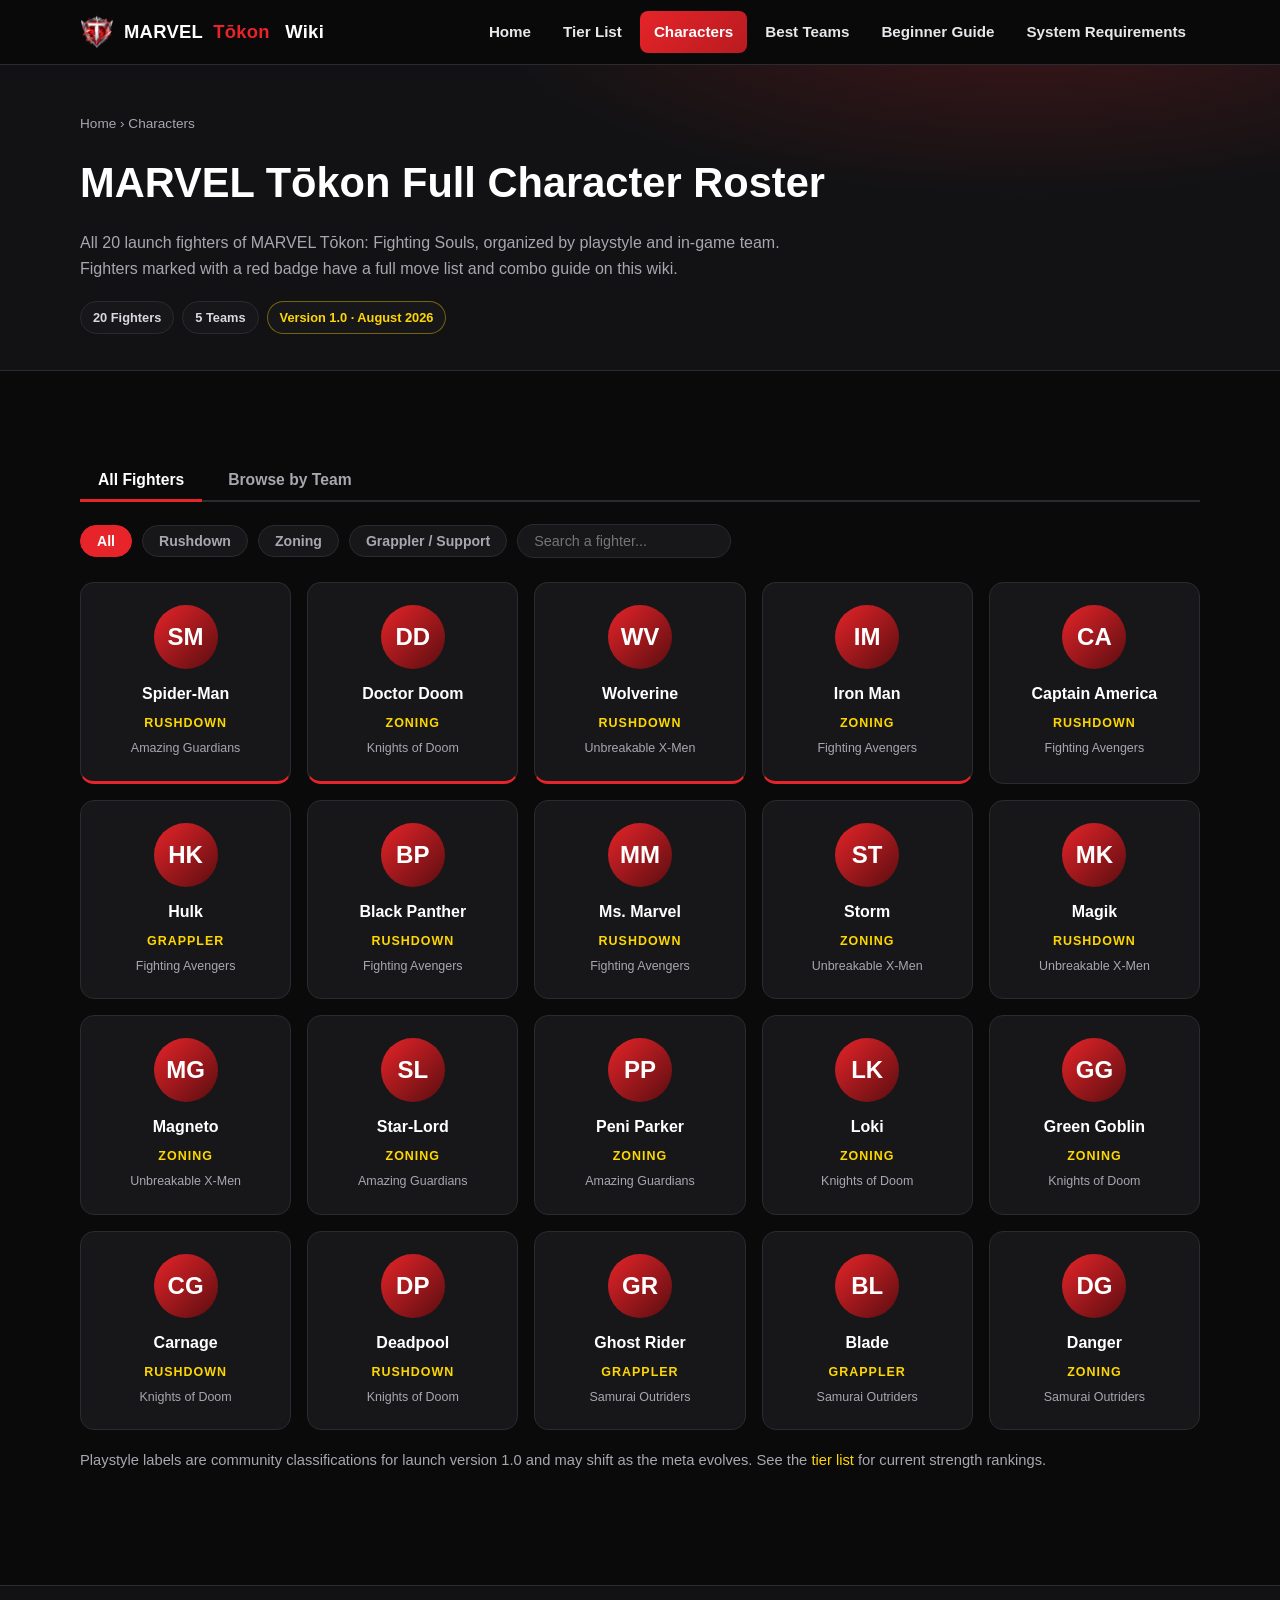
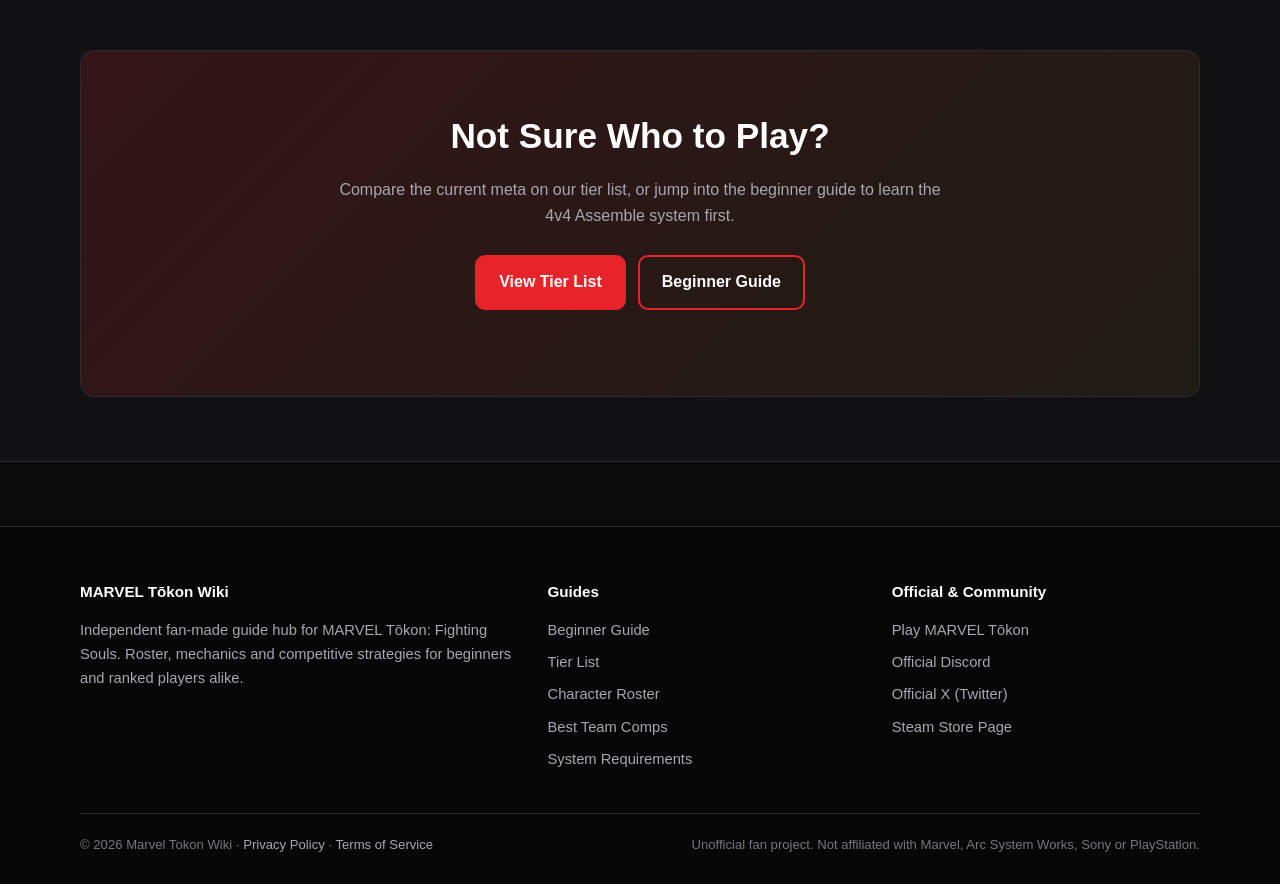
==== characters/index.html @ b665f728 "MARVEL Tokon Wiki v1: 10-page static site (home, roster, 4 character guides, tier list, team comps, " ====
<!doctype html>
<html lang="en">
<head>
<meta charset="UTF-8">
<meta name="viewport" content="width=device-width, initial-scale=1.0">
<title>MARVEL Tōkon Full Character Roster – 20 Fighters &amp; Teams</title>
<meta name="description" content="Complete launch roster of MARVEL Tōkon: Fighting Souls. All 20 characters divided into 5 teams with links to move lists.">
<meta name="keywords" content="MARVEL Tokon roster, character list, full roster">
<link rel="canonical" href="https://marveltokonwiki.wiki/characters/">
<meta property="og:type" content="article">
<meta property="og:site_name" content="Marvel Tokon Wiki">
<meta property="og:title" content="MARVEL Tōkon Full Character Roster – 20 Fighters &amp; Teams">
<meta property="og:description" content="All 20 launch fighters of MARVEL Tōkon: Fighting Souls, grouped by team with move list links.">
<meta property="og:url" content="https://marveltokonwiki.wiki/characters/">
<meta name="twitter:card" content="summary">
<link rel="icon" href="/favicon.ico" sizes="any">
<link rel="icon" href="/favicon-32x32.png" type="image/png" sizes="32x32">
<link rel="apple-touch-icon" href="/apple-touch-icon.png">
<link rel="manifest" href="/site.webmanifest">
<link rel="stylesheet" href="/assets/css/style.css">
</head>
<body>
<header class="site-header">
  <div class="container nav-wrap">
    <a class="brand" href="/"><img src="/favicon-32x32.png" alt="Marvel Tokon Wiki logo">MARVEL <em>Tōkon</em>&nbsp;Wiki</a>
    <button class="nav-toggle" aria-label="Toggle navigation" aria-expanded="false">&#9776;</button>
    <ul class="nav-links">
      <li><a href="/">Home</a></li>
      <li><a href="/tier-list/">Tier List</a></li>
      <li><a href="/characters/" class="active">Characters</a></li>
      <li><a href="/guides/best-teams/">Best Teams</a></li>
      <li><a href="/guides/beginner/">Beginner Guide</a></li>
      <li><a href="/system-requirements/">System Requirements</a></li>
    </ul>
  </div>
</header>

<main>
  <section class="page-head">
    <div class="container">
      <nav class="breadcrumb" aria-label="Breadcrumb"><a href="/">Home</a> &rsaquo; Characters</nav>
      <h1>MARVEL Tōkon Full Character Roster</h1>
      <p class="lead">All 20 launch fighters of MARVEL Tōkon: Fighting Souls, organized by playstyle and in-game team. Fighters marked with a red badge have a full move list and combo guide on this wiki.</p>
      <div class="meta-chips">
        <span class="chip">20 Fighters</span>
        <span class="chip">5 Teams</span>
        <span class="chip gold">Version 1.0 &middot; August 2026</span>
      </div>
    </div>
  </section>

  <section class="section">
    <div class="container">
      <div class="tabs">
        <div class="tab-buttons" role="tablist">
          <button class="active" data-tab="grid" role="tab" aria-selected="true">All Fighters</button>
          <button data-tab="teams" role="tab" aria-selected="false">Browse by Team</button>
        </div>

        <div class="tab-panel active" data-panel="grid" role="tabpanel">
          <div class="filter-bar">
            <button class="active" data-role="all">All</button>
            <button data-role="rushdown">Rushdown</button>
            <button data-role="zoning">Zoning</button>
            <button data-role="grappler">Grappler / Support</button>
            <input type="search" placeholder="Search a fighter..." aria-label="Search fighters">
          </div>
          <div class="roster-grid">
            <div class="char-card has-page" data-role="rushdown" data-name="Spider-Man"><div class="avatar">SM</div><h3><a href="/characters/spider-man/">Spider-Man</a></h3><div class="role">Rushdown</div><div class="team">Amazing Guardians</div></div>
            <div class="char-card has-page" data-role="zoning" data-name="Doctor Doom"><div class="avatar">DD</div><h3><a href="/characters/doctor-doom/">Doctor Doom</a></h3><div class="role">Zoning</div><div class="team">Knights of Doom</div></div>
            <div class="char-card has-page" data-role="rushdown" data-name="Wolverine"><div class="avatar">WV</div><h3><a href="/characters/wolverine/">Wolverine</a></h3><div class="role">Rushdown</div><div class="team">Unbreakable X-Men</div></div>
            <div class="char-card has-page" data-role="zoning" data-name="Iron Man"><div class="avatar">IM</div><h3><a href="/characters/iron-man/">Iron Man</a></h3><div class="role">Zoning</div><div class="team">Fighting Avengers</div></div>
            <div class="char-card" data-role="rushdown" data-name="Captain America"><div class="avatar">CA</div><h3>Captain America</h3><div class="role">Rushdown</div><div class="team">Fighting Avengers</div></div>
            <div class="char-card" data-role="grappler" data-name="Hulk"><div class="avatar">HK</div><h3>Hulk</h3><div class="role">Grappler</div><div class="team">Fighting Avengers</div></div>
            <div class="char-card" data-role="rushdown" data-name="Black Panther"><div class="avatar">BP</div><h3>Black Panther</h3><div class="role">Rushdown</div><div class="team">Fighting Avengers</div></div>
            <div class="char-card" data-role="rushdown" data-name="Ms. Marvel"><div class="avatar">MM</div><h3>Ms. Marvel</h3><div class="role">Rushdown</div><div class="team">Fighting Avengers</div></div>
            <div class="char-card" data-role="zoning" data-name="Storm"><div class="avatar">ST</div><h3>Storm</h3><div class="role">Zoning</div><div class="team">Unbreakable X-Men</div></div>
            <div class="char-card" data-role="rushdown" data-name="Magik"><div class="avatar">MK</div><h3>Magik</h3><div class="role">Rushdown</div><div class="team">Unbreakable X-Men</div></div>
            <div class="char-card" data-role="zoning" data-name="Magneto"><div class="avatar">MG</div><h3>Magneto</h3><div class="role">Zoning</div><div class="team">Unbreakable X-Men</div></div>
            <div class="char-card" data-role="zoning" data-name="Star-Lord"><div class="avatar">SL</div><h3>Star-Lord</h3><div class="role">Zoning</div><div class="team">Amazing Guardians</div></div>
            <div class="char-card" data-role="zoning" data-name="Peni Parker"><div class="avatar">PP</div><h3>Peni Parker</h3><div class="role">Zoning</div><div class="team">Amazing Guardians</div></div>
            <div class="char-card" data-role="zoning" data-name="Loki"><div class="avatar">LK</div><h3>Loki</h3><div class="role">Zoning</div><div class="team">Knights of Doom</div></div>
            <div class="char-card" data-role="zoning" data-name="Green Goblin"><div class="avatar">GG</div><h3>Green Goblin</h3><div class="role">Zoning</div><div class="team">Knights of Doom</div></div>
            <div class="char-card" data-role="rushdown" data-name="Carnage"><div class="avatar">CG</div><h3>Carnage</h3><div class="role">Rushdown</div><div class="team">Knights of Doom</div></div>
            <div class="char-card" data-role="rushdown" data-name="Deadpool"><div class="avatar">DP</div><h3>Deadpool</h3><div class="role">Rushdown</div><div class="team">Knights of Doom</div></div>
            <div class="char-card" data-role="grappler" data-name="Ghost Rider"><div class="avatar">GR</div><h3>Ghost Rider</h3><div class="role">Grappler</div><div class="team">Samurai Outriders</div></div>
            <div class="char-card" data-role="grappler" data-name="Blade"><div class="avatar">BL</div><h3>Blade</h3><div class="role">Grappler</div><div class="team">Samurai Outriders</div></div>
            <div class="char-card" data-role="zoning" data-name="Danger"><div class="avatar">DG</div><h3>Danger</h3><div class="role">Zoning</div><div class="team">Samurai Outriders</div></div>
          </div>
          <p class="tier-note">Playstyle labels are community classifications for launch version 1.0 and may shift as the meta evolves. See the <a href="/tier-list/">tier list</a> for current strength rankings.</p>
        </div>

        <div class="tab-panel" data-panel="teams" role="tabpanel">
          <div class="team-section">
            <h2>Fighting Avengers</h2>
            <p style="color:var(--text-muted)">Marvel's flagship heroes: balanced tools for every matchup.</p>
            <ul class="checklist"><li>Captain America &middot; Iron Man &middot; Hulk &middot; Black Panther &middot; Ms. Marvel</li></ul>
          </div>
          <div class="team-section">
            <h2>Unbreakable X-Men</h2>
            <p style="color:var(--text-muted)">Mutant powerhouses with strong movement and mix-up tools.</p>
            <ul class="checklist"><li>Wolverine &middot; Storm &middot; Magik &middot; Magneto</li></ul>
          </div>
          <div class="team-section">
            <h2>Amazing Guardians</h2>
            <p style="color:var(--text-muted)">Spider-adjacent heroes and cosmic tricksters.</p>
            <ul class="checklist"><li>Spider-Man &middot; Star-Lord &middot; Peni Parker</li></ul>
          </div>
          <div class="team-section">
            <h2>Knights of Doom</h2>
            <p style="color:var(--text-muted)">Villain-heavy squad built around control and chaos.</p>
            <ul class="checklist"><li>Doctor Doom &middot; Loki &middot; Green Goblin &middot; Carnage &middot; Deadpool</li></ul>
          </div>
          <div class="team-section">
            <h2>Samurai Outriders</h2>
            <p style="color:var(--text-muted)">Supernatural hunters with close-range pressure.</p>
            <ul class="checklist"><li>Blade &middot; Ghost Rider &middot; Danger</li></ul>
          </div>
          <p class="tier-note">Team groupings follow the five in-game squads featured in the official character guide.</p>
        </div>
      </div>
    </div>
  </section>

  <section class="section section-alt">
    <div class="container">
      <div class="final-cta">
        <h2>Not Sure Who to Play?</h2>
        <p>Compare the current meta on our tier list, or jump into the beginner guide to learn the 4v4 Assemble system first.</p>
        <div class="cta-row" style="justify-content:center">
          <a class="btn btn-primary" href="/tier-list/">View Tier List</a>
          <a class="btn btn-outline" href="/guides/beginner/">Beginner Guide</a>
        </div>
      </div>
    </div>
  </section>
</main>

<footer class="site-footer">
  <div class="container">
    <div class="footer-grid">
      <div>
        <h4>MARVEL Tōkon Wiki</h4>
        <p>Independent fan-made guide hub for MARVEL Tōkon: Fighting Souls. Roster, mechanics and competitive strategies for beginners and ranked players alike.</p>
      </div>
      <div>
        <h4>Guides</h4>
        <ul>
          <li><a href="/guides/beginner/">Beginner Guide</a></li>
          <li><a href="/tier-list/">Tier List</a></li>
          <li><a href="/characters/">Character Roster</a></li>
          <li><a href="/guides/best-teams/">Best Team Comps</a></li>
          <li><a href="/system-requirements/">System Requirements</a></li>
        </ul>
      </div>
      <div>
        <h4>Official &amp; Community</h4>
        <ul>
          <li><a href="https://www.playstation.com/games/marvel-tokon-fighting-souls/" target="_blank" rel="noopener">Play MARVEL Tōkon</a></li>
          <li><a href="https://discord.gg/marveltokonofficial" target="_blank" rel="noopener">Official Discord</a></li>
          <li><a href="https://x.com/MARVELTokon" target="_blank" rel="noopener">Official X (Twitter)</a></li>
          <li><a href="https://store.steampowered.com/app/3787240/MARVEL_Tkon_Fighting_Souls/" target="_blank" rel="noopener">Steam Store Page</a></li>
        </ul>
      </div>
    </div>
    <div class="footer-bottom">
      <span>&copy; <span data-year>2026</span> Marvel Tokon Wiki &middot; <a href="/privacy/">Privacy Policy</a> &middot; <a href="/terms/">Terms of Service</a></span>
      <span>Unofficial fan project. Not affiliated with Marvel, Arc System Works, Sony or PlayStation.</span>
    </div>
  </div>
</footer>
<script src="/assets/js/main.js"></script>
</body>
</html>
---- assets/css/style.css ----
/* MARVEL Tokon Wiki - global styles (dark theme) */
:root{
  --primary:#E62429;
  --primary-dark:#b81b20;
  --accent:#FFD700;
  --bg:#0A0A0A;
  --bg-soft:#121214;
  --bg-card:#17171a;
  --bg-elevated:#1e1e22;
  --border:#2a2a30;
  --text:#FFFFFF;
  --text-muted:#a7a7b0;
  --radius:14px;
  --maxw:1160px;
}
*{margin:0;padding:0;box-sizing:border-box}
html{scroll-behavior:smooth}
body{background:var(--bg);color:var(--text);font-family:"Segoe UI",Roboto,"Helvetica Neue",Arial,"Noto Sans",sans-serif;line-height:1.65;-webkit-font-smoothing:antialiased}
img{max-width:100%;display:block}
a{color:var(--accent);text-decoration:none}
a:hover{text-decoration:underline}
.container{max-width:var(--maxw);margin:0 auto;padding:0 20px}
main{min-height:70vh}

/* ===== Header / Nav ===== */
.site-header{position:sticky;top:0;z-index:50;background:rgba(10,10,10,.92);backdrop-filter:blur(8px);border-bottom:1px solid var(--border)}
.nav-wrap{display:flex;align-items:center;justify-content:space-between;height:64px}
.brand{display:flex;align-items:center;gap:10px;font-weight:800;font-size:1.15rem;color:#fff;letter-spacing:.3px}
.brand:hover{text-decoration:none}
.brand img{width:34px;height:34px;border-radius:8px}
.brand em{color:var(--primary);font-style:normal}
.nav-links{display:flex;align-items:center;gap:4px;list-style:none}
.nav-links a{display:block;padding:8px 14px;border-radius:8px;color:#e8e8ec;font-weight:600;font-size:.95rem}
.nav-links a:hover{background:var(--bg-elevated);text-decoration:none}
.nav-links a.active{color:#fff;background:linear-gradient(135deg,var(--primary),var(--primary-dark))}
.nav-toggle{display:none;background:none;border:1px solid var(--border);border-radius:8px;color:#fff;font-size:1.4rem;padding:4px 12px;cursor:pointer}

/* ===== Buttons ===== */
.btn{display:inline-block;padding:12px 22px;border-radius:10px;font-weight:700;border:2px solid transparent;transition:transform .15s ease,background .15s ease}
.btn:hover{text-decoration:none;transform:translateY(-2px)}
.btn-primary{background:var(--primary);color:#fff}
.btn-primary:hover{background:var(--primary-dark)}
.btn-outline{border-color:var(--primary);color:#fff;background:transparent}
.btn-outline:hover{background:rgba(230,36,41,.15)}
.btn-ghost{border-color:var(--border);color:var(--text-muted)}
.btn-ghost:hover{color:#fff;border-color:var(--accent)}

/* ===== Hero ===== */
.hero{position:relative;overflow:hidden;background:radial-gradient(1200px 500px at 70% -10%,rgba(230,36,41,.28),transparent 60%),radial-gradient(800px 400px at 10% 110%,rgba(255,215,0,.08),transparent 55%),var(--bg-soft);border-bottom:1px solid var(--border)}
.hero-inner{padding:72px 0 60px;max-width:820px}
.eyebrow{display:inline-block;font-size:.8rem;font-weight:800;letter-spacing:2px;text-transform:uppercase;color:var(--accent);border:1px solid rgba(255,215,0,.35);padding:5px 12px;border-radius:999px;margin-bottom:18px}
.hero h1{font-size:clamp(2rem,5vw,3.3rem);line-height:1.15;letter-spacing:.5px;margin-bottom:16px}
.hero h1 span{color:var(--primary)}
.hero .lead{color:var(--text-muted);font-size:1.12rem;max-width:640px;margin-bottom:26px}
.cta-row{display:flex;flex-wrap:wrap;gap:12px;margin-bottom:30px}
.hero-stats{display:flex;flex-wrap:wrap;gap:10px;list-style:none}
.hero-stats li{background:var(--bg-card);border:1px solid var(--border);padding:7px 14px;border-radius:999px;font-size:.85rem;font-weight:600;color:#d8d8de}
.hero-stats li::before{content:"\26A1";margin-right:6px}
.video-note{margin-top:22px;font-size:.85rem;color:var(--text-muted)}

/* ===== Sections ===== */
.section{padding:64px 0}
.section-alt{background:var(--bg-soft);border-top:1px solid var(--border);border-bottom:1px solid var(--border)}
.section-head{max-width:720px;margin-bottom:36px}
.section-head h2{font-size:clamp(1.5rem,3vw,2.1rem);margin-bottom:10px}
.section-head p{color:var(--text-muted)}

/* ===== Cards grid ===== */
.grid{display:grid;gap:20px}
.grid-3{grid-template-columns:repeat(3,1fr)}
.grid-4{grid-template-columns:repeat(4,1fr)}
.grid-2{grid-template-columns:repeat(2,1fr)}
.card{background:var(--bg-card);border:1px solid var(--border);border-radius:var(--radius);padding:26px;transition:transform .18s ease,border-color .18s ease,box-shadow .18s ease}
.card:hover{transform:translateY(-4px);border-color:var(--primary);box-shadow:0 10px 30px rgba(230,36,41,.12)}
.card .num{display:inline-flex;align-items:center;justify-content:center;width:38px;height:38px;border-radius:10px;background:var(--primary);color:#fff;font-weight:800;margin-bottom:14px}
.card h3{font-size:1.12rem;margin-bottom:8px}
.card h3 a{color:#fff}
.card p{color:var(--text-muted);font-size:.95rem}
.card .card-link{display:inline-block;margin-top:14px;font-weight:700;font-size:.9rem;color:var(--primary)}

/* ===== About game / stats ===== */
.about-grid{display:grid;grid-template-columns:1.15fr .85fr;gap:40px;align-items:start}
.about-copy p{color:#d8d8de;margin-bottom:14px}
.stat-grid{display:grid;grid-template-columns:repeat(2,1fr);gap:12px}
.stat-item{background:var(--bg-card);border:1px solid var(--border);border-radius:12px;padding:16px}
.stat-item .label{font-size:.75rem;text-transform:uppercase;letter-spacing:1.2px;color:var(--text-muted);margin-bottom:4px}
.stat-item .value{font-weight:800;font-size:1.05rem}

/* ===== Final CTA ===== */
.final-cta{text-align:center;background:linear-gradient(135deg,rgba(230,36,41,.16),rgba(255,215,0,.05)),var(--bg-soft);border:1px solid var(--border);border-radius:var(--radius);padding:56px 24px}
.final-cta h2{font-size:clamp(1.6rem,3vw,2.2rem);margin-bottom:12px}
.final-cta p{color:var(--text-muted);max-width:620px;margin:0 auto 26px}

/* ===== Footer ===== */
.site-footer{border-top:1px solid var(--border);background:#070708;padding:52px 0 28px;margin-top:64px}
.footer-grid{display:grid;grid-template-columns:1.4fr 1fr 1fr;gap:36px;margin-bottom:34px}
.site-footer h4{font-size:.95rem;margin-bottom:14px;color:#fff}
.site-footer p,.site-footer li{color:var(--text-muted);font-size:.92rem}
.site-footer ul{list-style:none}
.site-footer li{margin-bottom:8px}
.site-footer a{color:var(--text-muted)}
.site-footer a:hover{color:var(--accent)}
.footer-bottom{border-top:1px solid var(--border);padding-top:20px;display:flex;flex-wrap:wrap;justify-content:space-between;gap:10px;color:#77777f;font-size:.82rem}

/* ===== Page head (inner pages) ===== */
.page-head{padding:48px 0 36px;background:radial-gradient(900px 320px at 80% -20%,rgba(230,36,41,.22),transparent 60%),var(--bg-soft);border-bottom:1px solid var(--border)}
.breadcrumb{font-size:.85rem;color:var(--text-muted);margin-bottom:14px}
.breadcrumb a{color:var(--text-muted)}
.page-head h1{font-size:clamp(1.7rem,4vw,2.6rem);margin-bottom:12px}
.page-head .lead{color:var(--text-muted);max-width:760px}
.meta-chips{display:flex;flex-wrap:wrap;gap:8px;margin-top:18px}
.chip{background:var(--bg-card);border:1px solid var(--border);border-radius:999px;padding:5px 12px;font-size:.8rem;font-weight:600;color:#d8d8de}
.chip.gold{color:var(--accent);border-color:rgba(255,215,0,.4)}

/* ===== Tables (move lists) ===== */
.table-wrap{overflow-x:auto;border:1px solid var(--border);border-radius:var(--radius);background:var(--bg-card)}
table{width:100%;border-collapse:collapse;font-size:.95rem;min-width:560px}
th,td{text-align:left;padding:12px 16px;border-bottom:1px solid var(--border);vertical-align:top}
th{background:var(--bg-elevated);font-size:.78rem;text-transform:uppercase;letter-spacing:1px;color:var(--text-muted)}
tr:last-child td{border-bottom:none}
td .input{font-family:Consolas,Menlo,monospace;background:#0d0d10;border:1px solid var(--border);border-radius:6px;padding:2px 8px;font-size:.85rem;color:var(--accent);white-space:nowrap}
.move-name{font-weight:700;color:#fff}

/* ===== Tabs ===== */
.tabs{margin:26px 0}
.tab-buttons{display:flex;flex-wrap:wrap;gap:8px;border-bottom:2px solid var(--border);padding-bottom:0}
.tab-buttons button{background:none;border:none;border-bottom:3px solid transparent;color:var(--text-muted);font-weight:700;font-size:.98rem;padding:10px 18px;cursor:pointer;margin-bottom:-2px}
.tab-buttons button:hover{color:#fff}
.tab-buttons button.active{color:#fff;border-bottom-color:var(--primary)}
.tab-panel{display:none;padding:22px 0}
.tab-panel.active{display:block}

/* ===== Accordion ===== */
.accordion{border:1px solid var(--border);border-radius:var(--radius);overflow:hidden;background:var(--bg-card)}
.accordion-item + .accordion-item{border-top:1px solid var(--border)}
.accordion-item button{width:100%;display:flex;justify-content:space-between;align-items:center;background:none;border:none;color:#fff;font-weight:700;font-size:1rem;padding:16px 20px;cursor:pointer;text-align:left}
.accordion-item button::after{content:"+";font-size:1.3rem;color:var(--primary);transition:transform .2s}
.accordion-item.open button::after{transform:rotate(45deg)}
.accordion-body{display:none;padding:0 20px 16px;color:var(--text-muted);font-size:.95rem}
.accordion-item.open .accordion-body{display:block}

/* ===== Tier list ===== */
.tier-row{display:flex;gap:16px;margin-bottom:14px;align-items:stretch}
.tier-label{flex:0 0 84px;display:flex;align-items:center;justify-content:center;font-size:1.9rem;font-weight:900;border-radius:12px;color:#0a0a0a}
.tier-label.s{background:linear-gradient(135deg,#FFD700,#ffb300)}
.tier-label.a{background:linear-gradient(135deg,#E62429,#a3171c);color:#fff}
.tier-label.b{background:linear-gradient(135deg,#3b82f6,#1d4ed8);color:#fff}
.tier-label.c{background:linear-gradient(135deg,#6b7280,#374151);color:#fff}
.tier-cells{display:flex;flex-wrap:wrap;gap:8px;background:var(--bg-card);border:1px solid var(--border);border-radius:12px;padding:12px;flex:1}
.tier-cells span{background:var(--bg-elevated);border:1px solid var(--border);padding:6px 12px;border-radius:8px;font-size:.88rem;font-weight:600}
.tier-note{color:var(--text-muted);font-size:.92rem;margin-top:18px}

/* ===== Character roster grid ===== */
.filter-bar{display:flex;flex-wrap:wrap;gap:10px;margin-bottom:24px;align-items:center}
.filter-bar button{background:var(--bg-card);border:1px solid var(--border);color:var(--text-muted);border-radius:999px;padding:7px 16px;font-weight:600;font-size:.88rem;cursor:pointer}
.filter-bar button.active{background:var(--primary);border-color:var(--primary);color:#fff}
.filter-bar input{background:var(--bg-card);border:1px solid var(--border);border-radius:999px;color:#fff;padding:8px 16px;font-size:.9rem;min-width:200px}
.roster-grid{display:grid;grid-template-columns:repeat(auto-fill,minmax(200px,1fr));gap:16px}
.char-card{position:relative;background:var(--bg-card);border:1px solid var(--border);border-radius:var(--radius);padding:22px 18px;text-align:center;transition:transform .18s ease,border-color .18s ease,box-shadow .18s ease}
.char-card:hover{transform:scale(1.04);border-color:var(--accent);box-shadow:0 12px 30px rgba(0,0,0,.5);z-index:2}
.char-card .avatar{width:64px;height:64px;margin:0 auto 12px;border-radius:50%;display:flex;align-items:center;justify-content:center;font-size:1.5rem;font-weight:900;color:#fff;background:linear-gradient(135deg,var(--primary),#5a0d10)}
.char-card h3{font-size:1rem;margin-bottom:6px}
.char-card h3 a{color:#fff}
.char-card .role{font-size:.78rem;color:var(--accent);font-weight:700;text-transform:uppercase;letter-spacing:1px}
.char-card .team{font-size:.78rem;color:var(--text-muted);margin-top:4px}
.char-card.has-page{border-bottom:3px solid var(--primary)}
.team-section h2{font-size:1.15rem;color:var(--accent);margin:28px 0 12px;border-left:4px solid var(--primary);padding-left:10px}

/* ===== Specs / key-value ===== */
.kv{display:grid;grid-template-columns:repeat(2,1fr);gap:12px}
.kv .cell{background:var(--bg-card);border:1px solid var(--border);border-radius:12px;padding:14px 16px}
.kv .cell .k{font-size:.78rem;text-transform:uppercase;letter-spacing:1px;color:var(--text-muted)}
.kv .cell .v{font-weight:700;margin-top:2px}
.callout{border-left:4px solid var(--primary);background:var(--bg-card);border-radius:0 12px 12px 0;padding:16px 20px;color:#d8d8de;margin:20px 0;font-size:.95rem}
.callout.gold{border-left-color:var(--accent)}
ul.checklist{list-style:none;margin:12px 0}
ul.checklist li{padding-left:26px;position:relative;margin-bottom:8px;color:#d8d8de}
ul.checklist li::before{content:"\2713";position:absolute;left:0;color:var(--primary);font-weight:900}
ol.steps{margin:12px 0 12px 22px;color:#d8d8de}
ol.steps li{margin-bottom:8px}

/* ===== Team builder visual ===== */
.team-box{background:var(--bg-card);border:1px solid var(--border);border-radius:var(--radius);padding:24px;margin-bottom:18px}
.team-box h3{margin-bottom:6px}
.team-box .team-tag{font-size:.8rem;font-weight:800;color:var(--accent);text-transform:uppercase;letter-spacing:1.5px}
.team-slots{display:flex;flex-wrap:wrap;gap:10px;margin:14px 0}
.team-slots .slot{display:flex;align-items:center;gap:8px;background:var(--bg-elevated);border:1px solid var(--border);border-radius:10px;padding:8px 14px;font-weight:700;font-size:.9rem}
.team-slots .slot i{width:10px;height:10px;border-radius:50%;background:var(--primary);font-style:normal}
.team-slots .slot.assist i{background:var(--accent)}
.team-box p{color:var(--text-muted);font-size:.94rem}

/* ===== Responsive ===== */
@media (max-width:960px){
  .grid-4{grid-template-columns:repeat(2,1fr)}
  .grid-3{grid-template-columns:repeat(2,1fr)}
  .about-grid{grid-template-columns:1fr}
  .footer-grid{grid-template-columns:1fr 1fr}
}
@media (max-width:720px){
  .nav-toggle{display:block}
  .nav-links{position:absolute;top:64px;left:0;right:0;flex-direction:column;align-items:stretch;background:#0c0c0e;border-bottom:1px solid var(--border);padding:10px 16px;display:none}
  .nav-links.open{display:flex}
  .nav-links a{padding:12px 14px}
  .grid-2,.grid-3,.grid-4{grid-template-columns:1fr}
  .hero-inner{padding:52px 0 44px}
  .kv,.stat-grid{grid-template-columns:1fr}
  .tier-row{flex-direction:column}
  .tier-label{flex:0 0 48px}
  .footer-grid{grid-template-columns:1fr}
}
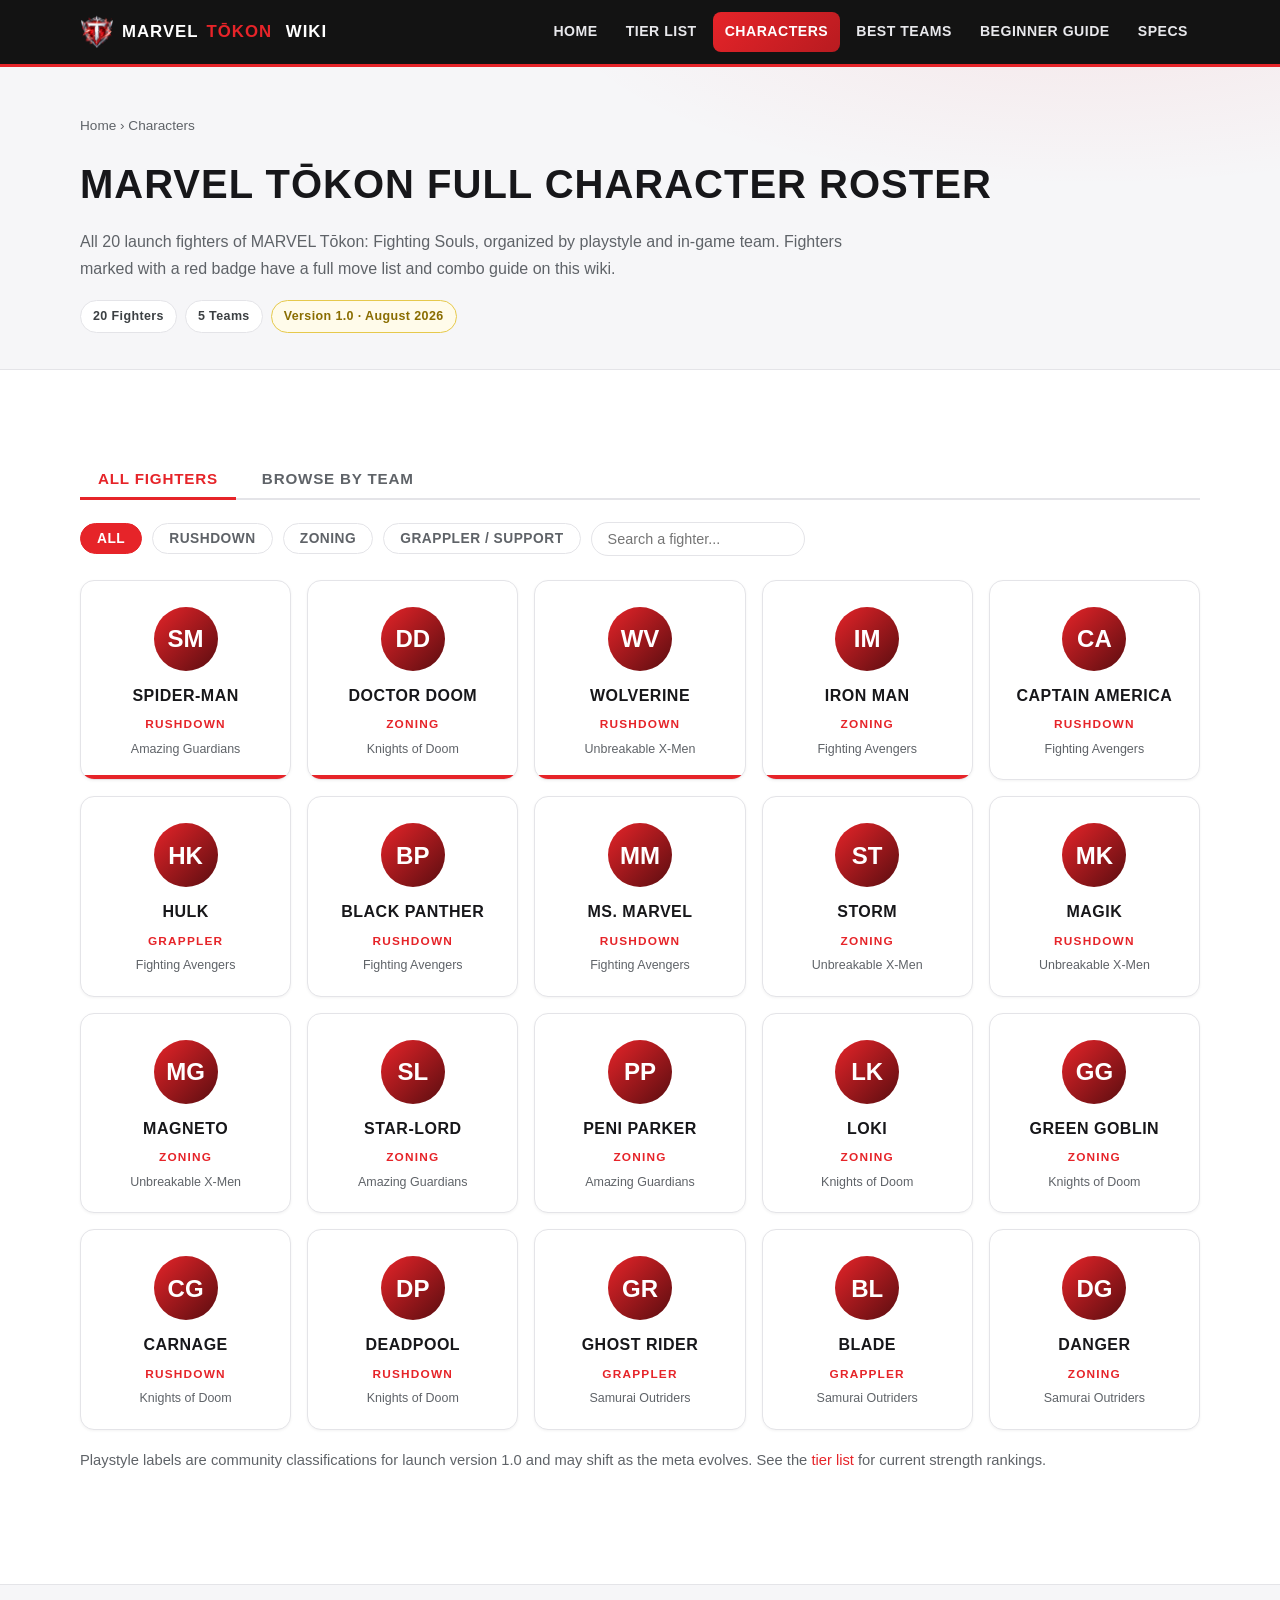
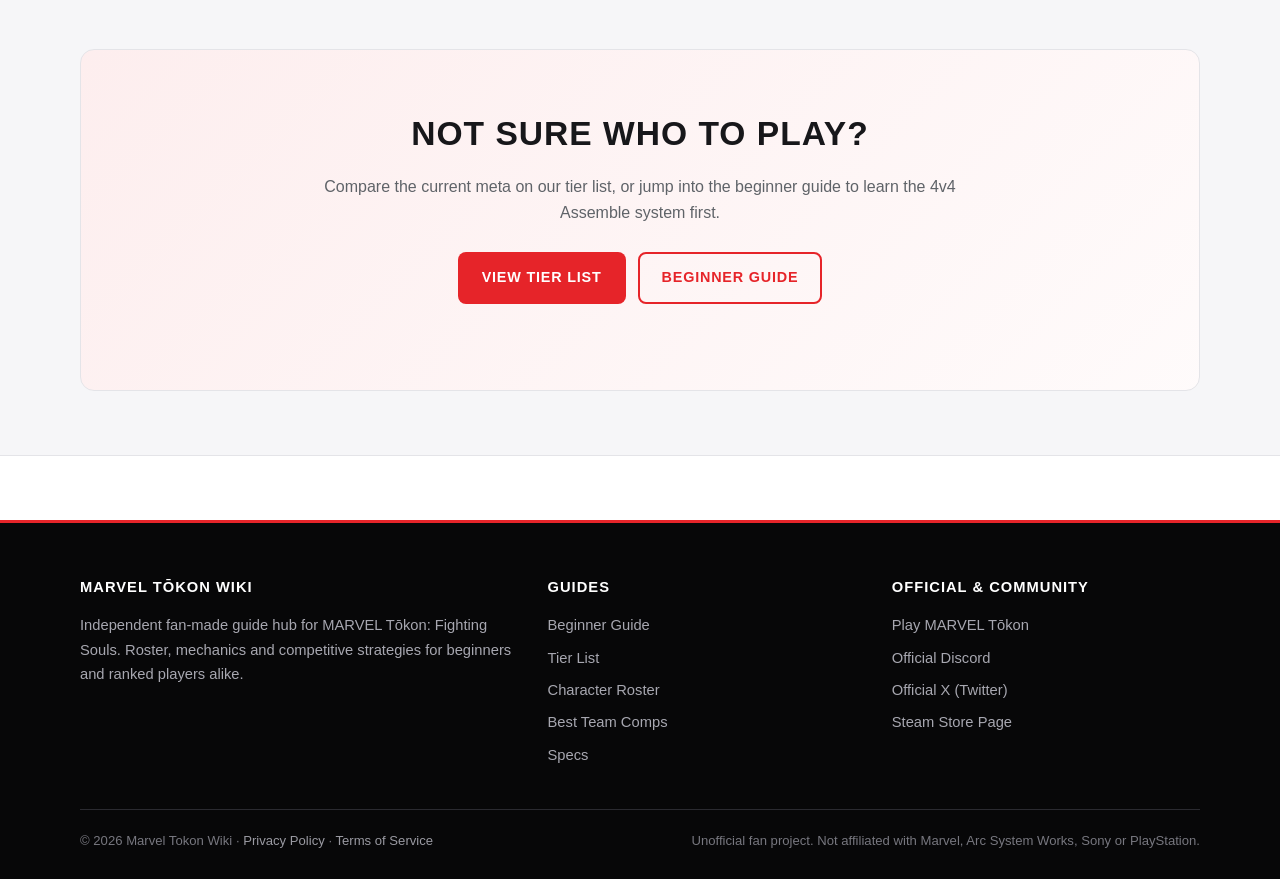
==== commit 3b89da51: "Nav: shorten to SPECS + nowrap + tighter spacing; mobile: full-width stacked CTAs; verified via head" ====
--- a/characters/index.html
+++ b/characters/index.html
@@ -30,7 +30,7 @@
       <li><a href="/characters/" class="active">Characters</a></li>
       <li><a href="/guides/best-teams/">Best Teams</a></li>
       <li><a href="/guides/beginner/">Beginner Guide</a></li>
-      <li><a href="/system-requirements/">System Requirements</a></li>
+      <li><a href="/system-requirements/">Specs</a></li>
     </ul>
   </div>
 </header>
@@ -150,7 +150,7 @@
           <li><a href="/tier-list/">Tier List</a></li>
           <li><a href="/characters/">Character Roster</a></li>
           <li><a href="/guides/best-teams/">Best Team Comps</a></li>
-          <li><a href="/system-requirements/">System Requirements</a></li>
+          <li><a href="/system-requirements/">Specs</a></li>
         </ul>
       </div>
       <div>
@@ -172,3 +172,4 @@
 <script src="/assets/js/main.js"></script>
 </body>
 </html>
+
--- a/assets/css/style.css
+++ b/assets/css/style.css
@@ -1,15 +1,21 @@
-/* MARVEL Tokon Wiki - global styles (dark theme) */
+/* MARVEL Tokon Wiki - hybrid theme (official-style: dark masthead + light content) */
 :root{
   --primary:#E62429;
   --primary-dark:#b81b20;
-  --accent:#FFD700;
-  --bg:#0A0A0A;
-  --bg-soft:#121214;
-  --bg-card:#17171a;
-  --bg-elevated:#1e1e22;
-  --border:#2a2a30;
-  --text:#FFFFFF;
-  --text-muted:#a7a7b0;
+  --accent:#FFD700;               /* reserved for S-tier / gold chips */
+  /* dark surfaces (nav / hero / footer) */
+  --dark-bg:#0A0A0A;
+  --dark-card:#161618;
+  --dark-border:#2a2a30;
+  --dark-text:#FFFFFF;
+  --dark-muted:#a7a7b0;
+  /* light surfaces (content) */
+  --bg:#FFFFFF;
+  --bg-soft:#f6f6f8;
+  --card:#FFFFFF;
+  --border:#e4e4e8;
+  --text:#17171a;
+  --muted:#5f6368;
   --radius:14px;
   --maxw:1160px;
 }
@@ -17,177 +23,184 @@
 html{scroll-behavior:smooth}
 body{background:var(--bg);color:var(--text);font-family:"Segoe UI",Roboto,"Helvetica Neue",Arial,"Noto Sans",sans-serif;line-height:1.65;-webkit-font-smoothing:antialiased}
 img{max-width:100%;display:block}
-a{color:var(--accent);text-decoration:none}
+a{color:var(--primary);text-decoration:none}
 a:hover{text-decoration:underline}
 .container{max-width:var(--maxw);margin:0 auto;padding:0 20px}
 main{min-height:70vh}
-
-/* ===== Header / Nav ===== */
-.site-header{position:sticky;top:0;z-index:50;background:rgba(10,10,10,.92);backdrop-filter:blur(8px);border-bottom:1px solid var(--border)}
+h1,h2{letter-spacing:.5px}
+
+/* ===== Header / Nav (dark) ===== */
+.site-header{position:sticky;top:0;z-index:50;background:rgba(10,10,10,.96);backdrop-filter:blur(8px);border-bottom:3px solid var(--primary)}
 .nav-wrap{display:flex;align-items:center;justify-content:space-between;height:64px}
-.brand{display:flex;align-items:center;gap:10px;font-weight:800;font-size:1.15rem;color:#fff;letter-spacing:.3px}
+.brand{display:flex;align-items:center;gap:8px;font-weight:800;font-size:1.05rem;color:#fff;letter-spacing:1px;text-transform:uppercase;white-space:nowrap}
 .brand:hover{text-decoration:none}
 .brand img{width:34px;height:34px;border-radius:8px}
 .brand em{color:var(--primary);font-style:normal}
 .nav-links{display:flex;align-items:center;gap:4px;list-style:none}
-.nav-links a{display:block;padding:8px 14px;border-radius:8px;color:#e8e8ec;font-weight:600;font-size:.95rem}
-.nav-links a:hover{background:var(--bg-elevated);text-decoration:none}
+.nav-links a{display:block;padding:8px 12px;border-radius:8px;color:#e8e8ec;font-weight:600;font-size:.88rem;text-transform:uppercase;letter-spacing:.5px;white-space:nowrap}
+.nav-links a:hover{background:var(--dark-card);text-decoration:none}
 .nav-links a.active{color:#fff;background:linear-gradient(135deg,var(--primary),var(--primary-dark))}
-.nav-toggle{display:none;background:none;border:1px solid var(--border);border-radius:8px;color:#fff;font-size:1.4rem;padding:4px 12px;cursor:pointer}
+.nav-toggle{display:none;background:none;border:1px solid var(--dark-border);border-radius:8px;color:#fff;font-size:1.4rem;padding:4px 12px;cursor:pointer}
 
 /* ===== Buttons ===== */
-.btn{display:inline-block;padding:12px 22px;border-radius:10px;font-weight:700;border:2px solid transparent;transition:transform .15s ease,background .15s ease}
+.btn{display:inline-block;padding:12px 22px;border-radius:8px;font-weight:800;border:2px solid transparent;transition:transform .15s ease,background .15s ease;text-transform:uppercase;letter-spacing:.8px;font-size:.9rem}
 .btn:hover{text-decoration:none;transform:translateY(-2px)}
 .btn-primary{background:var(--primary);color:#fff}
 .btn-primary:hover{background:var(--primary-dark)}
-.btn-outline{border-color:var(--primary);color:#fff;background:transparent}
-.btn-outline:hover{background:rgba(230,36,41,.15)}
-.btn-ghost{border-color:var(--border);color:var(--text-muted)}
-.btn-ghost:hover{color:#fff;border-color:var(--accent)}
-
-/* ===== Hero ===== */
-.hero{position:relative;overflow:hidden;background:radial-gradient(1200px 500px at 70% -10%,rgba(230,36,41,.28),transparent 60%),radial-gradient(800px 400px at 10% 110%,rgba(255,215,0,.08),transparent 55%),var(--bg-soft);border-bottom:1px solid var(--border)}
-.hero-inner{padding:72px 0 60px;max-width:820px}
-.eyebrow{display:inline-block;font-size:.8rem;font-weight:800;letter-spacing:2px;text-transform:uppercase;color:var(--accent);border:1px solid rgba(255,215,0,.35);padding:5px 12px;border-radius:999px;margin-bottom:18px}
-.hero h1{font-size:clamp(2rem,5vw,3.3rem);line-height:1.15;letter-spacing:.5px;margin-bottom:16px}
+.btn-light{background:#fff;color:#0a0a0a}
+.btn-light:hover{background:#e8e8ec}
+.btn-outline{border-color:var(--primary);color:var(--primary);background:transparent}
+.btn-outline:hover{background:rgba(230,36,41,.08)}
+.btn-ghost{border-color:#3a3a40;color:#c9c9cf}
+.btn-ghost:hover{color:#fff;border-color:var(--primary)}
+
+/* ===== Hero (dark masthead) ===== */
+.hero{position:relative;overflow:hidden;background:radial-gradient(1200px 500px at 70% -10%,rgba(230,36,41,.30),transparent 60%),radial-gradient(900px 420px at 15% 115%,rgba(230,36,41,.14),transparent 55%),var(--dark-bg);border-bottom:1px solid var(--dark-border)}
+.hero-inner{padding:64px 0 58px;max-width:860px}
+.hero-logo{width:150px;height:150px;border-radius:22px;box-shadow:0 0 0 1px rgba(255,255,255,.12),0 12px 40px rgba(230,36,41,.35);margin-bottom:22px}
+.eyebrow{display:inline-block;font-size:.78rem;font-weight:800;letter-spacing:2.5px;text-transform:uppercase;color:#fff;border:1px solid rgba(230,36,41,.65);background:rgba(230,36,41,.18);padding:5px 14px;border-radius:999px;margin-bottom:18px}
+.hero h1{font-size:clamp(2rem,5vw,3.2rem);line-height:1.12;text-transform:uppercase;letter-spacing:1px;margin-bottom:16px;color:#fff}
 .hero h1 span{color:var(--primary)}
-.hero .lead{color:var(--text-muted);font-size:1.12rem;max-width:640px;margin-bottom:26px}
+.hero .lead{color:var(--dark-muted);font-size:1.1rem;max-width:660px;margin-bottom:26px}
 .cta-row{display:flex;flex-wrap:wrap;gap:12px;margin-bottom:30px}
 .hero-stats{display:flex;flex-wrap:wrap;gap:10px;list-style:none}
-.hero-stats li{background:var(--bg-card);border:1px solid var(--border);padding:7px 14px;border-radius:999px;font-size:.85rem;font-weight:600;color:#d8d8de}
+.hero-stats li{background:var(--dark-card);border:1px solid var(--dark-border);padding:7px 14px;border-radius:999px;font-size:.84rem;font-weight:700;color:#d8d8de;letter-spacing:.4px}
 .hero-stats li::before{content:"\26A1";margin-right:6px}
-.video-note{margin-top:22px;font-size:.85rem;color:var(--text-muted)}
-
-/* ===== Sections ===== */
+.video-note{margin-top:22px;font-size:.85rem;color:var(--dark-muted)}
+.video-note a{color:var(--accent)}
+
+/* ===== Sections (light) ===== */
 .section{padding:64px 0}
 .section-alt{background:var(--bg-soft);border-top:1px solid var(--border);border-bottom:1px solid var(--border)}
-.section-head{max-width:720px;margin-bottom:36px}
-.section-head h2{font-size:clamp(1.5rem,3vw,2.1rem);margin-bottom:10px}
-.section-head p{color:var(--text-muted)}
-
-/* ===== Cards grid ===== */
+.section-head{max-width:760px;margin-bottom:36px}
+.section-head h2{font-size:clamp(1.4rem,3vw,2rem);text-transform:uppercase;letter-spacing:1px;margin-bottom:10px}
+.section-head p{color:var(--muted)}
+
+/* ===== Cards grid (light) ===== */
 .grid{display:grid;gap:20px}
 .grid-3{grid-template-columns:repeat(3,1fr)}
 .grid-4{grid-template-columns:repeat(4,1fr)}
 .grid-2{grid-template-columns:repeat(2,1fr)}
-.card{background:var(--bg-card);border:1px solid var(--border);border-radius:var(--radius);padding:26px;transition:transform .18s ease,border-color .18s ease,box-shadow .18s ease}
-.card:hover{transform:translateY(-4px);border-color:var(--primary);box-shadow:0 10px 30px rgba(230,36,41,.12)}
-.card .num{display:inline-flex;align-items:center;justify-content:center;width:38px;height:38px;border-radius:10px;background:var(--primary);color:#fff;font-weight:800;margin-bottom:14px}
-.card h3{font-size:1.12rem;margin-bottom:8px}
-.card h3 a{color:#fff}
-.card p{color:var(--text-muted);font-size:.95rem}
-.card .card-link{display:inline-block;margin-top:14px;font-weight:700;font-size:.9rem;color:var(--primary)}
-
-/* ===== About game / stats ===== */
+.card{background:var(--card);border:1px solid var(--border);border-radius:var(--radius);padding:26px;box-shadow:0 1px 3px rgba(0,0,0,.05);transition:transform .18s ease,border-color .18s ease,box-shadow .18s ease}
+.card:hover{transform:translateY(-4px);border-color:var(--primary);box-shadow:0 12px 30px rgba(230,36,41,.10)}
+.card .num{display:inline-flex;align-items:center;justify-content:center;width:38px;height:38px;border-radius:8px;background:var(--primary);color:#fff;font-weight:800;margin-bottom:14px}
+.card h3{font-size:1.08rem;margin-bottom:8px;text-transform:uppercase;letter-spacing:.5px}
+.card h3 a{color:var(--text)}
+.card p{color:var(--muted);font-size:.95rem}
+.card .card-link{display:inline-block;margin-top:14px;font-weight:800;font-size:.85rem;color:var(--primary);text-transform:uppercase;letter-spacing:.6px}
+
+/* ===== About game / stats (light) ===== */
 .about-grid{display:grid;grid-template-columns:1.15fr .85fr;gap:40px;align-items:start}
-.about-copy p{color:#d8d8de;margin-bottom:14px}
+.about-copy p{color:#3c4043;margin-bottom:14px}
 .stat-grid{display:grid;grid-template-columns:repeat(2,1fr);gap:12px}
-.stat-item{background:var(--bg-card);border:1px solid var(--border);border-radius:12px;padding:16px}
-.stat-item .label{font-size:.75rem;text-transform:uppercase;letter-spacing:1.2px;color:var(--text-muted);margin-bottom:4px}
-.stat-item .value{font-weight:800;font-size:1.05rem}
-
-/* ===== Final CTA ===== */
-.final-cta{text-align:center;background:linear-gradient(135deg,rgba(230,36,41,.16),rgba(255,215,0,.05)),var(--bg-soft);border:1px solid var(--border);border-radius:var(--radius);padding:56px 24px}
-.final-cta h2{font-size:clamp(1.6rem,3vw,2.2rem);margin-bottom:12px}
-.final-cta p{color:var(--text-muted);max-width:620px;margin:0 auto 26px}
-
-/* ===== Footer ===== */
-.site-footer{border-top:1px solid var(--border);background:#070708;padding:52px 0 28px;margin-top:64px}
+.stat-item{background:var(--card);border:1px solid var(--border);border-radius:10px;padding:16px}
+.stat-item .label{font-size:.72rem;text-transform:uppercase;letter-spacing:1.2px;color:var(--muted);margin-bottom:4px}
+.stat-item .value{font-weight:800;font-size:1.02rem}
+
+/* ===== Final CTA (light) ===== */
+.final-cta{text-align:center;background:linear-gradient(135deg,rgba(230,36,41,.08),rgba(230,36,41,.02)),var(--card);border:1px solid var(--border);border-radius:var(--radius);padding:56px 24px}
+.final-cta h2{font-size:clamp(1.5rem,3vw,2.1rem);text-transform:uppercase;letter-spacing:1px;margin-bottom:12px}
+.final-cta p{color:var(--muted);max-width:640px;margin:0 auto 26px}
+
+/* ===== Footer (dark) ===== */
+.site-footer{border-top:3px solid var(--primary);background:#070708;padding:52px 0 28px;margin-top:64px}
 .footer-grid{display:grid;grid-template-columns:1.4fr 1fr 1fr;gap:36px;margin-bottom:34px}
-.site-footer h4{font-size:.95rem;margin-bottom:14px;color:#fff}
-.site-footer p,.site-footer li{color:var(--text-muted);font-size:.92rem}
+.site-footer h4{font-size:.92rem;margin-bottom:14px;color:#fff;text-transform:uppercase;letter-spacing:1px}
+.site-footer p,.site-footer li{color:var(--dark-muted);font-size:.92rem}
 .site-footer ul{list-style:none}
 .site-footer li{margin-bottom:8px}
-.site-footer a{color:var(--text-muted)}
+.site-footer a{color:var(--dark-muted)}
 .site-footer a:hover{color:var(--accent)}
-.footer-bottom{border-top:1px solid var(--border);padding-top:20px;display:flex;flex-wrap:wrap;justify-content:space-between;gap:10px;color:#77777f;font-size:.82rem}
-
-/* ===== Page head (inner pages) ===== */
-.page-head{padding:48px 0 36px;background:radial-gradient(900px 320px at 80% -20%,rgba(230,36,41,.22),transparent 60%),var(--bg-soft);border-bottom:1px solid var(--border)}
-.breadcrumb{font-size:.85rem;color:var(--text-muted);margin-bottom:14px}
-.breadcrumb a{color:var(--text-muted)}
-.page-head h1{font-size:clamp(1.7rem,4vw,2.6rem);margin-bottom:12px}
-.page-head .lead{color:var(--text-muted);max-width:760px}
+.footer-bottom{border-top:1px solid var(--dark-border);padding-top:20px;display:flex;flex-wrap:wrap;justify-content:space-between;gap:10px;color:#77777f;font-size:.82rem}
+.footer-bottom a{color:#9a9aa2}
+
+/* ===== Page head (inner pages, light) ===== */
+.page-head{padding:48px 0 36px;background:radial-gradient(900px 300px at 85% -20%,rgba(230,36,41,.07),transparent 60%),var(--bg-soft);border-bottom:1px solid var(--border)}
+.breadcrumb{font-size:.85rem;color:var(--muted);margin-bottom:14px}
+.breadcrumb a{color:var(--muted)}
+.page-head h1{font-size:clamp(1.6rem,4vw,2.5rem);text-transform:uppercase;letter-spacing:1px;margin-bottom:12px}
+.page-head .lead{color:var(--muted);max-width:780px}
 .meta-chips{display:flex;flex-wrap:wrap;gap:8px;margin-top:18px}
-.chip{background:var(--bg-card);border:1px solid var(--border);border-radius:999px;padding:5px 12px;font-size:.8rem;font-weight:600;color:#d8d8de}
-.chip.gold{color:var(--accent);border-color:rgba(255,215,0,.4)}
-
-/* ===== Tables (move lists) ===== */
-.table-wrap{overflow-x:auto;border:1px solid var(--border);border-radius:var(--radius);background:var(--bg-card)}
+.chip{background:var(--card);border:1px solid var(--border);border-radius:999px;padding:5px 12px;font-size:.78rem;font-weight:700;color:#3c4043;letter-spacing:.4px}
+.chip.gold{color:#8a6d00;border-color:#e6c94c;background:#fffbea}
+
+/* ===== Tables (light, high readability) ===== */
+.table-wrap{overflow-x:auto;border:1px solid var(--border);border-radius:var(--radius);background:var(--card);box-shadow:0 1px 3px rgba(0,0,0,.05)}
 table{width:100%;border-collapse:collapse;font-size:.95rem;min-width:560px}
-th,td{text-align:left;padding:12px 16px;border-bottom:1px solid var(--border);vertical-align:top}
-th{background:var(--bg-elevated);font-size:.78rem;text-transform:uppercase;letter-spacing:1px;color:var(--text-muted)}
+th,td{text-align:left;padding:12px 16px;border-bottom:1px solid #ececf0;vertical-align:top}
+th{background:#f3f4f6;font-size:.76rem;text-transform:uppercase;letter-spacing:1px;color:var(--muted)}
 tr:last-child td{border-bottom:none}
-td .input{font-family:Consolas,Menlo,monospace;background:#0d0d10;border:1px solid var(--border);border-radius:6px;padding:2px 8px;font-size:.85rem;color:var(--accent);white-space:nowrap}
-.move-name{font-weight:700;color:#fff}
-
-/* ===== Tabs ===== */
+td .input{font-family:Consolas,Menlo,monospace;background:#f6f6f8;border:1px solid var(--border);border-radius:6px;padding:2px 8px;font-size:.85rem;color:var(--primary-dark);white-space:nowrap;font-weight:700}
+.move-name{font-weight:700;color:var(--text)}
+
+/* ===== Tabs (light) ===== */
 .tabs{margin:26px 0}
-.tab-buttons{display:flex;flex-wrap:wrap;gap:8px;border-bottom:2px solid var(--border);padding-bottom:0}
-.tab-buttons button{background:none;border:none;border-bottom:3px solid transparent;color:var(--text-muted);font-weight:700;font-size:.98rem;padding:10px 18px;cursor:pointer;margin-bottom:-2px}
-.tab-buttons button:hover{color:#fff}
-.tab-buttons button.active{color:#fff;border-bottom-color:var(--primary)}
+.tab-buttons{display:flex;flex-wrap:wrap;gap:8px;border-bottom:2px solid var(--border)}
+.tab-buttons button{background:none;border:none;border-bottom:3px solid transparent;color:var(--muted);font-weight:800;font-size:.95rem;padding:10px 18px;cursor:pointer;margin-bottom:-2px;text-transform:uppercase;letter-spacing:.8px}
+.tab-buttons button:hover{color:var(--text)}
+.tab-buttons button.active{color:var(--primary);border-bottom-color:var(--primary)}
 .tab-panel{display:none;padding:22px 0}
 .tab-panel.active{display:block}
 
-/* ===== Accordion ===== */
-.accordion{border:1px solid var(--border);border-radius:var(--radius);overflow:hidden;background:var(--bg-card)}
+/* ===== Accordion (light) ===== */
+.accordion{border:1px solid var(--border);border-radius:var(--radius);overflow:hidden;background:var(--card);box-shadow:0 1px 3px rgba(0,0,0,.05)}
 .accordion-item + .accordion-item{border-top:1px solid var(--border)}
-.accordion-item button{width:100%;display:flex;justify-content:space-between;align-items:center;background:none;border:none;color:#fff;font-weight:700;font-size:1rem;padding:16px 20px;cursor:pointer;text-align:left}
+.accordion-item button{width:100%;display:flex;justify-content:space-between;align-items:center;background:none;border:none;color:var(--text);font-weight:700;font-size:1rem;padding:16px 20px;cursor:pointer;text-align:left}
 .accordion-item button::after{content:"+";font-size:1.3rem;color:var(--primary);transition:transform .2s}
 .accordion-item.open button::after{transform:rotate(45deg)}
-.accordion-body{display:none;padding:0 20px 16px;color:var(--text-muted);font-size:.95rem}
+.accordion-body{display:none;padding:0 20px 16px;color:var(--muted);font-size:.95rem}
 .accordion-item.open .accordion-body{display:block}
 
-/* ===== Tier list ===== */
+/* ===== Tier list (light) ===== */
 .tier-row{display:flex;gap:16px;margin-bottom:14px;align-items:stretch}
 .tier-label{flex:0 0 84px;display:flex;align-items:center;justify-content:center;font-size:1.9rem;font-weight:900;border-radius:12px;color:#0a0a0a}
 .tier-label.s{background:linear-gradient(135deg,#FFD700,#ffb300)}
 .tier-label.a{background:linear-gradient(135deg,#E62429,#a3171c);color:#fff}
 .tier-label.b{background:linear-gradient(135deg,#3b82f6,#1d4ed8);color:#fff}
-.tier-label.c{background:linear-gradient(135deg,#6b7280,#374151);color:#fff}
-.tier-cells{display:flex;flex-wrap:wrap;gap:8px;background:var(--bg-card);border:1px solid var(--border);border-radius:12px;padding:12px;flex:1}
-.tier-cells span{background:var(--bg-elevated);border:1px solid var(--border);padding:6px 12px;border-radius:8px;font-size:.88rem;font-weight:600}
-.tier-note{color:var(--text-muted);font-size:.92rem;margin-top:18px}
-
-/* ===== Character roster grid ===== */
+.tier-label.c{background:linear-gradient(135deg,#9ca3af,#6b7280);color:#fff}
+.tier-cells{display:flex;flex-wrap:wrap;gap:8px;background:var(--card);border:1px solid var(--border);border-radius:12px;padding:12px;flex:1}
+.tier-cells span{background:#f6f6f8;border:1px solid var(--border);padding:6px 12px;border-radius:8px;font-size:.88rem;font-weight:600}
+.tier-note{color:var(--muted);font-size:.92rem;margin-top:18px}
+
+/* ===== Character roster (light poster cards) ===== */
 .filter-bar{display:flex;flex-wrap:wrap;gap:10px;margin-bottom:24px;align-items:center}
-.filter-bar button{background:var(--bg-card);border:1px solid var(--border);color:var(--text-muted);border-radius:999px;padding:7px 16px;font-weight:600;font-size:.88rem;cursor:pointer}
+.filter-bar button{background:var(--card);border:1px solid var(--border);color:var(--muted);border-radius:999px;padding:7px 16px;font-weight:700;font-size:.86rem;cursor:pointer;text-transform:uppercase;letter-spacing:.5px}
 .filter-bar button.active{background:var(--primary);border-color:var(--primary);color:#fff}
-.filter-bar input{background:var(--bg-card);border:1px solid var(--border);border-radius:999px;color:#fff;padding:8px 16px;font-size:.9rem;min-width:200px}
+.filter-bar input{background:var(--card);border:1px solid var(--border);border-radius:999px;color:var(--text);padding:8px 16px;font-size:.9rem;min-width:200px}
 .roster-grid{display:grid;grid-template-columns:repeat(auto-fill,minmax(200px,1fr));gap:16px}
-.char-card{position:relative;background:var(--bg-card);border:1px solid var(--border);border-radius:var(--radius);padding:22px 18px;text-align:center;transition:transform .18s ease,border-color .18s ease,box-shadow .18s ease}
-.char-card:hover{transform:scale(1.04);border-color:var(--accent);box-shadow:0 12px 30px rgba(0,0,0,.5);z-index:2}
+.char-card{position:relative;background:var(--card);border:1px solid var(--border);border-radius:var(--radius);padding:26px 18px 20px;text-align:center;box-shadow:0 1px 3px rgba(0,0,0,.05);transition:transform .18s ease,border-color .18s ease,box-shadow .18s ease;overflow:hidden}
+.char-card::after{content:"";position:absolute;left:0;right:0;bottom:0;height:4px;background:transparent;transition:background .18s}
+.char-card:hover{transform:scale(1.04);border-color:var(--primary);box-shadow:0 14px 34px rgba(0,0,0,.14);z-index:2}
+.char-card.has-page::after{background:var(--primary)}
 .char-card .avatar{width:64px;height:64px;margin:0 auto 12px;border-radius:50%;display:flex;align-items:center;justify-content:center;font-size:1.5rem;font-weight:900;color:#fff;background:linear-gradient(135deg,var(--primary),#5a0d10)}
-.char-card h3{font-size:1rem;margin-bottom:6px}
-.char-card h3 a{color:#fff}
-.char-card .role{font-size:.78rem;color:var(--accent);font-weight:700;text-transform:uppercase;letter-spacing:1px}
-.char-card .team{font-size:.78rem;color:var(--text-muted);margin-top:4px}
-.char-card.has-page{border-bottom:3px solid var(--primary)}
-.team-section h2{font-size:1.15rem;color:var(--accent);margin:28px 0 12px;border-left:4px solid var(--primary);padding-left:10px}
-
-/* ===== Specs / key-value ===== */
+.char-card h3{font-size:1rem;margin-bottom:6px;text-transform:uppercase;letter-spacing:.5px}
+.char-card h3 a{color:var(--text)}
+.char-card .role{font-size:.74rem;color:var(--primary);font-weight:800;text-transform:uppercase;letter-spacing:1.2px}
+.char-card .team{font-size:.78rem;color:var(--muted);margin-top:4px}
+.team-section h2{font-size:1.12rem;color:var(--text);margin:28px 0 12px;border-left:4px solid var(--primary);padding-left:10px;text-transform:uppercase;letter-spacing:.8px}
+
+/* ===== Specs / key-value (light) ===== */
 .kv{display:grid;grid-template-columns:repeat(2,1fr);gap:12px}
-.kv .cell{background:var(--bg-card);border:1px solid var(--border);border-radius:12px;padding:14px 16px}
-.kv .cell .k{font-size:.78rem;text-transform:uppercase;letter-spacing:1px;color:var(--text-muted)}
+.kv .cell{background:var(--card);border:1px solid var(--border);border-radius:10px;padding:14px 16px}
+.kv .cell .k{font-size:.74rem;text-transform:uppercase;letter-spacing:1px;color:var(--muted)}
 .kv .cell .v{font-weight:700;margin-top:2px}
-.callout{border-left:4px solid var(--primary);background:var(--bg-card);border-radius:0 12px 12px 0;padding:16px 20px;color:#d8d8de;margin:20px 0;font-size:.95rem}
-.callout.gold{border-left-color:var(--accent)}
+.callout{border-left:4px solid var(--primary);background:#fdf3f3;border-radius:0 12px 12px 0;padding:16px 20px;color:#3c4043;margin:20px 0;font-size:.95rem}
+.callout.gold{border-left-color:var(--accent);background:#fffbea}
 ul.checklist{list-style:none;margin:12px 0}
-ul.checklist li{padding-left:26px;position:relative;margin-bottom:8px;color:#d8d8de}
+ul.checklist li{padding-left:26px;position:relative;margin-bottom:8px;color:#3c4043}
 ul.checklist li::before{content:"\2713";position:absolute;left:0;color:var(--primary);font-weight:900}
-ol.steps{margin:12px 0 12px 22px;color:#d8d8de}
+ol.steps{margin:12px 0 12px 22px;color:#3c4043}
 ol.steps li{margin-bottom:8px}
 
-/* ===== Team builder visual ===== */
-.team-box{background:var(--bg-card);border:1px solid var(--border);border-radius:var(--radius);padding:24px;margin-bottom:18px}
-.team-box h3{margin-bottom:6px}
-.team-box .team-tag{font-size:.8rem;font-weight:800;color:var(--accent);text-transform:uppercase;letter-spacing:1.5px}
+/* ===== Team builder visual (light) ===== */
+.team-box{background:var(--card);border:1px solid var(--border);border-radius:var(--radius);padding:24px;margin-bottom:18px;box-shadow:0 1px 3px rgba(0,0,0,.05)}
+.team-box h3{margin-bottom:6px;text-transform:uppercase;letter-spacing:.5px}
+.team-box .team-tag{font-size:.78rem;font-weight:800;color:var(--primary);text-transform:uppercase;letter-spacing:1.5px}
 .team-slots{display:flex;flex-wrap:wrap;gap:10px;margin:14px 0}
-.team-slots .slot{display:flex;align-items:center;gap:8px;background:var(--bg-elevated);border:1px solid var(--border);border-radius:10px;padding:8px 14px;font-weight:700;font-size:.9rem}
+.team-slots .slot{display:flex;align-items:center;gap:8px;background:#f6f6f8;border:1px solid var(--border);border-radius:10px;padding:8px 14px;font-weight:700;font-size:.9rem}
 .team-slots .slot i{width:10px;height:10px;border-radius:50%;background:var(--primary);font-style:normal}
-.team-slots .slot.assist i{background:var(--accent)}
-.team-box p{color:var(--text-muted);font-size:.94rem}
+.team-slots .slot.assist i{background:#9ca3af}
+.team-box p{color:var(--muted);font-size:.94rem}
 
 /* ===== Responsive ===== */
 @media (max-width:960px){
@@ -198,13 +211,26 @@
 }
 @media (max-width:720px){
   .nav-toggle{display:block}
-  .nav-links{position:absolute;top:64px;left:0;right:0;flex-direction:column;align-items:stretch;background:#0c0c0e;border-bottom:1px solid var(--border);padding:10px 16px;display:none}
+  .nav-links{position:absolute;top:67px;left:0;right:0;flex-direction:column;align-items:stretch;background:#0c0c0e;border-bottom:1px solid var(--dark-border);padding:10px 16px;display:none}
   .nav-links.open{display:flex}
   .nav-links a{padding:12px 14px}
   .grid-2,.grid-3,.grid-4{grid-template-columns:1fr}
-  .hero-inner{padding:52px 0 44px}
+  .hero-inner{padding:48px 0 42px}
+  .hero-logo{width:110px;height:110px}
   .kv,.stat-grid{grid-template-columns:1fr}
   .tier-row{flex-direction:column}
   .tier-label{flex:0 0 48px}
   .footer-grid{grid-template-columns:1fr}
 }
+
+/* ===== Layout hardening (nav overflow + mobile CTAs) ===== */
+@media (max-width:1080px){
+  .brand{font-size:.95rem}
+  .nav-links a{padding:8px 9px;font-size:.82rem;letter-spacing:.3px}
+}
+@media (max-width:480px){
+  .btn{padding:11px 16px;font-size:.82rem}
+  .cta-row{gap:10px}
+  .cta-row .btn{flex:1 1 100%;text-align:center}
+  .hero h1{letter-spacing:.5px}
+}
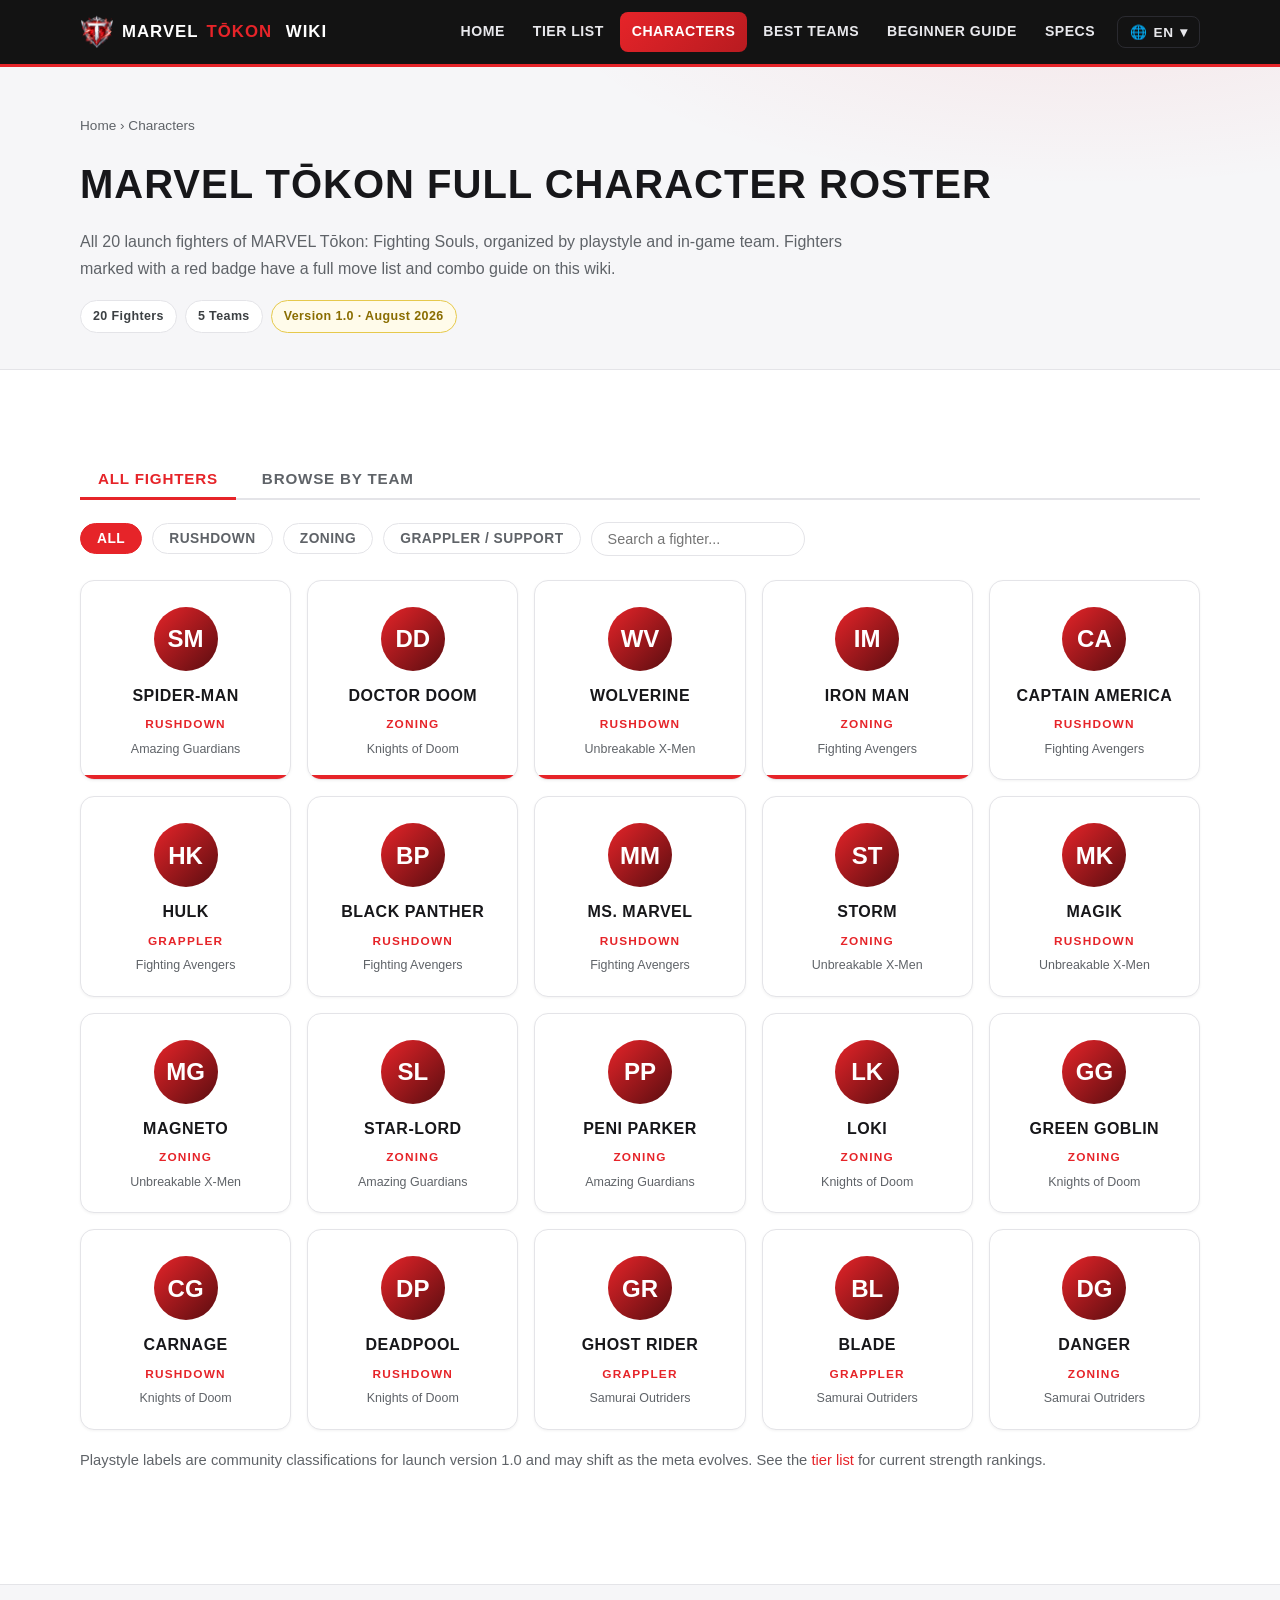
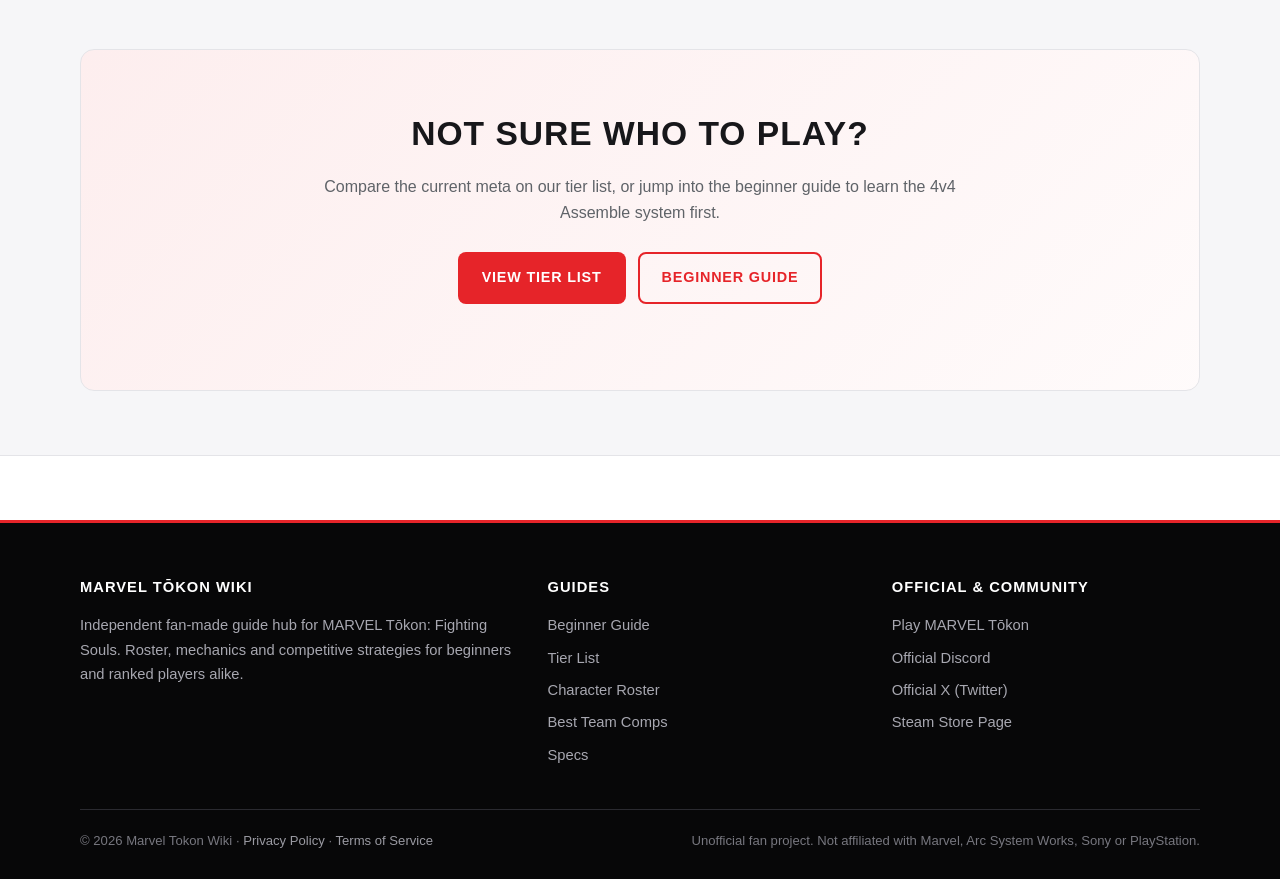
==== commit 614eb2b0: "i18n: language dropdown (EN/ES/JA/PT) in nav, client-side dictionary for nav/footer/home/H1s/tabs, l" ====
--- a/characters/index.html
+++ b/characters/index.html
@@ -25,12 +25,12 @@
     <a class="brand" href="/"><img src="/favicon-32x32.png" alt="Marvel Tokon Wiki logo">MARVEL <em>Tōkon</em>&nbsp;Wiki</a>
     <button class="nav-toggle" aria-label="Toggle navigation" aria-expanded="false">&#9776;</button>
     <ul class="nav-links">
-      <li><a href="/">Home</a></li>
-      <li><a href="/tier-list/">Tier List</a></li>
-      <li><a href="/characters/" class="active">Characters</a></li>
-      <li><a href="/guides/best-teams/">Best Teams</a></li>
-      <li><a href="/guides/beginner/">Beginner Guide</a></li>
-      <li><a href="/system-requirements/">Specs</a></li>
+      <li><a href="/" data-i18n="nav.home">Home</a></li>
+      <li><a href="/tier-list/" data-i18n="nav.tier">Tier List</a></li>
+      <li><a href="/characters/" class="active" data-i18n="nav.characters">Characters</a></li>
+      <li><a href="/guides/best-teams/" data-i18n="nav.teams">Best Teams</a></li>
+      <li><a href="/guides/beginner/" data-i18n="nav.beginner">Beginner Guide</a></li>
+      <li><a href="/system-requirements/" data-i18n="nav.specs">Specs</a></li>
     </ul>
   </div>
 </header>
@@ -38,8 +38,8 @@
 <main>
   <section class="page-head">
     <div class="container">
-      <nav class="breadcrumb" aria-label="Breadcrumb"><a href="/">Home</a> &rsaquo; Characters</nav>
-      <h1>MARVEL Tōkon Full Character Roster</h1>
+      <nav class="breadcrumb" aria-label="Breadcrumb"><a href="/" data-i18n="nav.home">Home</a> &rsaquo; Characters</nav>
+      <h1 data-i18n="page.h1.roster">MARVEL Tōkon Full Character Roster</h1>
       <p class="lead">All 20 launch fighters of MARVEL Tōkon: Fighting Souls, organized by playstyle and in-game team. Fighters marked with a red badge have a full move list and combo guide on this wiki.</p>
       <div class="meta-chips">
         <span class="chip">20 Fighters</span>
@@ -53,8 +53,8 @@
     <div class="container">
       <div class="tabs">
         <div class="tab-buttons" role="tablist">
-          <button class="active" data-tab="grid" role="tab" aria-selected="true">All Fighters</button>
-          <button data-tab="teams" role="tab" aria-selected="false">Browse by Team</button>
+          <button class="active" data-tab="grid" role="tab" aria-selected="true" data-i18n="tab.all">All Fighters</button>
+          <button data-tab="teams" role="tab" aria-selected="false" data-i18n="tab.byteam">Browse by Team</button>
         </div>
 
         <div class="tab-panel active" data-panel="grid" role="tabpanel">
@@ -144,17 +144,17 @@
         <p>Independent fan-made guide hub for MARVEL Tōkon: Fighting Souls. Roster, mechanics and competitive strategies for beginners and ranked players alike.</p>
       </div>
       <div>
-        <h4>Guides</h4>
+        <h4 data-i18n="footer.guides">Guides</h4>
         <ul>
-          <li><a href="/guides/beginner/">Beginner Guide</a></li>
-          <li><a href="/tier-list/">Tier List</a></li>
+          <li><a href="/guides/beginner/" data-i18n="nav.beginner">Beginner Guide</a></li>
+          <li><a href="/tier-list/" data-i18n="nav.tier">Tier List</a></li>
           <li><a href="/characters/">Character Roster</a></li>
           <li><a href="/guides/best-teams/">Best Team Comps</a></li>
-          <li><a href="/system-requirements/">Specs</a></li>
+          <li><a href="/system-requirements/" data-i18n="nav.specs">Specs</a></li>
         </ul>
       </div>
       <div>
-        <h4>Official &amp; Community</h4>
+        <h4 data-i18n="footer.official">Official &amp; Community</h4>
         <ul>
           <li><a href="https://www.playstation.com/games/marvel-tokon-fighting-souls/" target="_blank" rel="noopener">Play MARVEL Tōkon</a></li>
           <li><a href="https://discord.gg/marveltokonofficial" target="_blank" rel="noopener">Official Discord</a></li>
@@ -165,11 +165,13 @@
     </div>
     <div class="footer-bottom">
       <span>&copy; <span data-year>2026</span> Marvel Tokon Wiki &middot; <a href="/privacy/">Privacy Policy</a> &middot; <a href="/terms/">Terms of Service</a></span>
-      <span>Unofficial fan project. Not affiliated with Marvel, Arc System Works, Sony or PlayStation.</span>
+      <span data-i18n="footer.disclaimer">Unofficial fan project. Not affiliated with Marvel, Arc System Works, Sony or PlayStation.</span>
     </div>
   </div>
 </footer>
 <script src="/assets/js/main.js"></script>
+<script src="/assets/js/i18n.js"></script>
 </body>
 </html>
 
+
--- a/assets/css/style.css
+++ b/assets/css/style.css
@@ -234,3 +234,17 @@
   .cta-row .btn{flex:1 1 100%;text-align:center}
   .hero h1{letter-spacing:.5px}
 }
+
+/* ===== Language dropdown (dark nav) ===== */
+.lang{position:relative;margin-left:6px}
+.lang-btn{display:flex;align-items:center;gap:6px;background:none;border:1px solid var(--dark-border);border-radius:8px;color:#e8e8ec;font-weight:700;font-size:.85rem;padding:7px 12px;cursor:pointer;letter-spacing:.5px}
+.lang-btn:hover{border-color:var(--primary);color:#fff}
+.lang-menu{position:absolute;right:0;top:calc(100% + 8px);background:#0c0c0e;border:1px solid var(--dark-border);border-radius:10px;display:none;min-width:170px;z-index:60;list-style:none;padding:6px;box-shadow:0 14px 34px rgba(0,0,0,.5)}
+.lang-menu.open{display:block}
+.lang-menu button{width:100%;text-align:left;background:none;border:none;color:#e8e8ec;padding:9px 12px;border-radius:6px;cursor:pointer;font-size:.88rem;font-weight:600}
+.lang-menu button:hover{background:var(--dark-card);color:#fff}
+.lang-menu button.active{color:var(--primary)}
+@media (max-width:720px){
+  .lang{margin-left:0}
+  .lang-menu{right:auto;left:0}
+}
